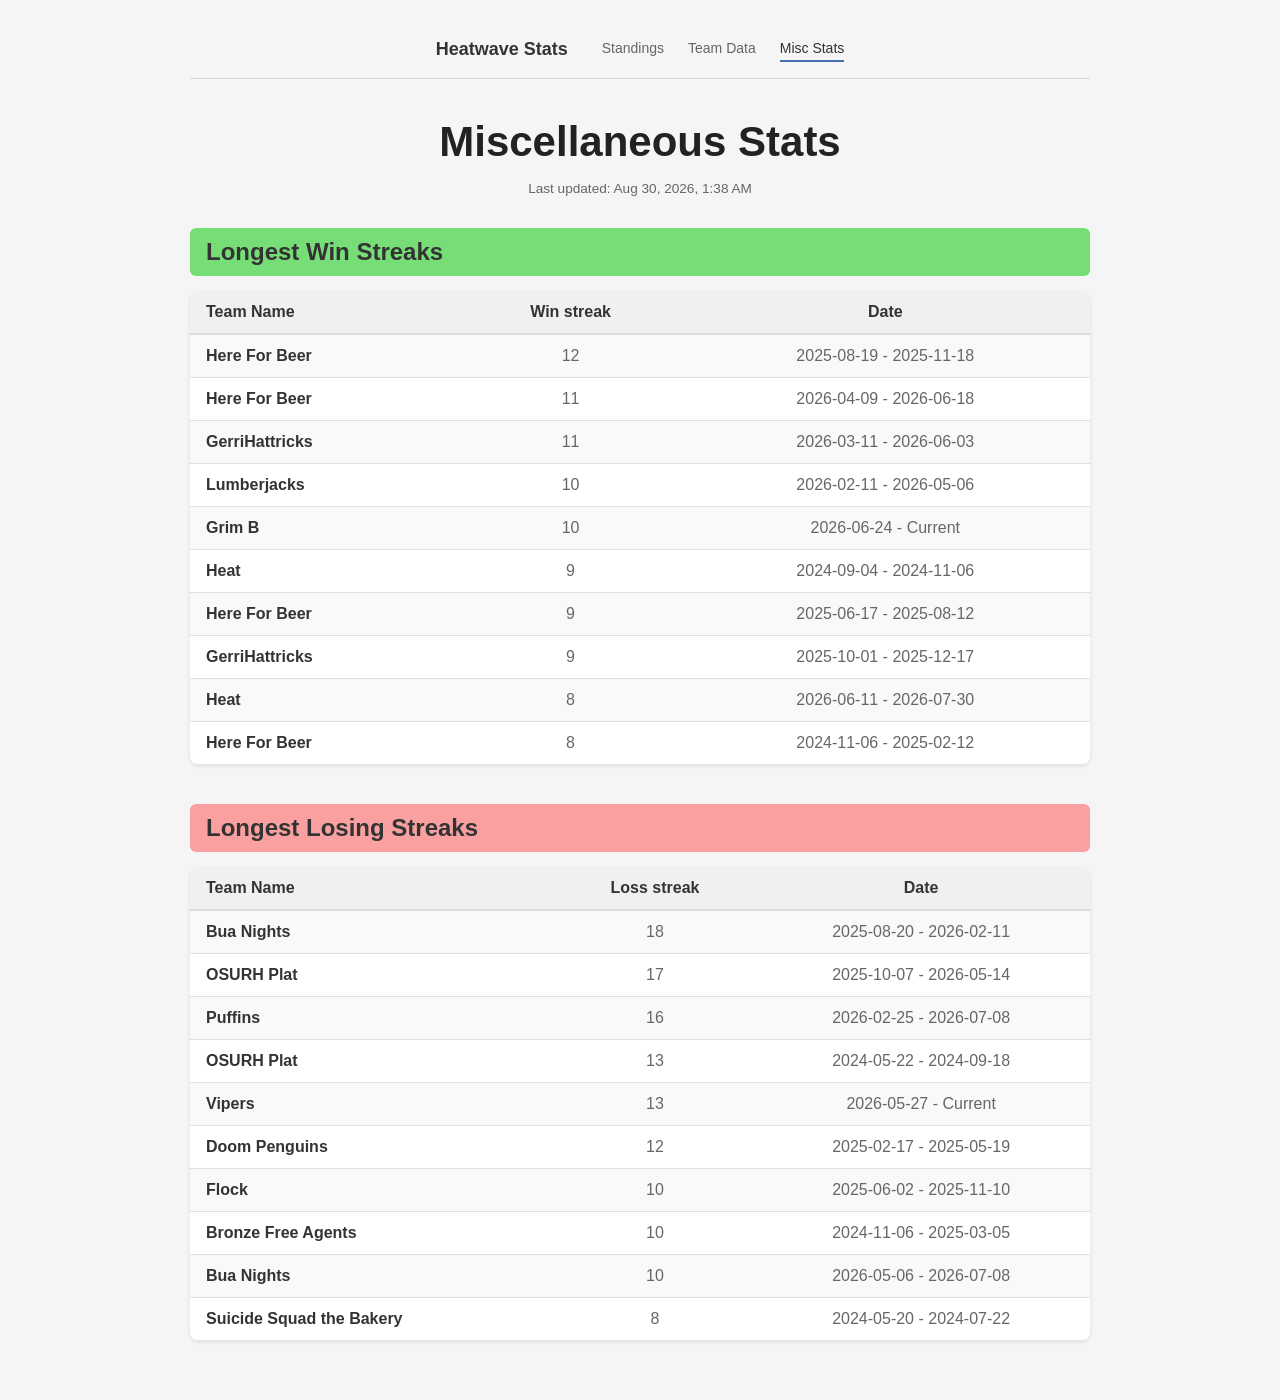
==== misc.html @ 482c44b7 "Win + Loss Streaks" ====
<!DOCTYPE html>
<html lang="en">
<head>
    <meta charset="UTF-8">
    <meta name="viewport" content="width=device-width, initial-scale=1.0">
    <title>Heatwave Stats | Standings</title>
    <link rel="stylesheet" href="style.css">
    <link rel="icon" type="image/x-icon" href="heatwaveStats.png">
    <script src="script.js" defer></script>
</head>
<body onload="initMisc();">
    <nav class="navbar" aria-label="Main navigation">
        <a class="nav-brand" href="index.html">Heatwave Stats</a>
        <div class="nav-links">
            <a href="standings.html">Standings</a>
            <a href="teamData.html">Team Data</a>
            <a class="active" href="misc.html">Misc Stats</a>
        </div>
    </nav>

    <main>
        <header class="page-heading">
            <h1>Miscellaneous Stats</h1>
            <br>
            <p id="lastUpdated" class="last-updated" aria-live="polite">Loading last update...</p>
        </header>

        <div class="tier-section">
            <h2 class="tier-header" style="background-color: #77dd77; color: #333;">Longest Win Streaks</h2>
            <table>
                <thead>
                    <tr>
                        <th>Team Name</th>
                        <th>Win streak</th>
                        <th>Date</th>
                    </tr>
                </thead>
                <tbody id="winStreaks"></tbody>
            </table>
        </div>
        <div class="tier-section">
            <h2 class="tier-header" style="background-color: #FAA0A0; color: #333;">Longest Losing Streaks</h2>
            <table>
                <thead>
                    <tr>
                        <th>Team Name</th>
                        <th>Loss streak</th>
                        <th>Date</th>
                    </tr>
                </thead>
                <tbody id="lossStreaks"></tbody>
            </table>
        </div>
    </main>
</body>
</html>
---- style.css ----
body {
    font-family: Arial, sans-serif;
    max-width: 900px;
    margin: 0 auto;
    padding: 20px;
    background-color: #f5f5f5;
}

.navbar {
    display: flex;
    align-items: center;
    justify-content: center;
    gap: 34px;
    max-width: 1100px;
    margin: 0 auto 42px;
    padding: 16px 0;
    border-bottom: 1px solid #d8d8d8;
}

.nav-brand,
.nav-links a {
    color: #333;
    text-decoration: none;
}

.nav-brand {
    font-size: 18px;
    font-weight: 700;
}

.nav-links {
    display: flex;
    justify-content: center;
    gap: 24px;
}

.nav-links a {
    padding: 4px 0;
    border-bottom: 2px solid transparent;
    color: #666;
    font-size: 14px;
}

.nav-links a:hover,
.nav-links a.active {
    border-bottom-color: #466eb4;
    color: #333;
}

.home-page {
    min-height: 100vh;
    background: linear-gradient(145deg, #f5f5f5 0%, #e7edf5 100%);
}

.home-content {
    max-width: 1100px;
    margin: 0 auto;
    text-align: center;
}

.home-hero {
    max-width: 680px;
    margin: 0 auto;
    padding: 34px 0 72px;
}

.home-logo {
    display: block;
    width: min(100%, 560px);
    height: auto;
    margin: 0 auto 34px;
    border-radius: 8px;
}

.home-hero h1,
.page-heading h1 {
    margin: 0;
    color: #222;
    font-size: 48px;
    line-height: 1;
    text-align: center;
}

.home-actions {
    display: flex;
    justify-content: center;
    flex-wrap: wrap;
    gap: 12px;
}

.home-button {
    display: inline-block;
    padding: 12px 18px;
    border: 1px solid #466eb4;
    border-radius: 5px;
    color: #466eb4;
    text-decoration: none;
    font-weight: 700;
}

.home-button:hover {
    background-color: #466eb4;
    color: white;
}

.page-heading {
    margin-bottom: 32px;
    text-align: center;
}

.page-heading h1 {
    font-size: 42px;
}

.last-updated {
    margin: 0 0 18px;
    color: #666;
    font-size: 0.85rem;
    text-align: center;
}

h1 {
    text-align: center;
}

#selectedTeam,
#opponentTeam {
    max-width: 100%;
    margin-left: 6px;
    padding: 2px 22px 2px 2px;
    border: 0;
    border-bottom: 1px dashed #999;
    border-radius: 0;
    background-color: transparent;
    color: inherit;
    font: inherit;
    font-size: 0.8em;
    vertical-align: middle;
    cursor: pointer;
}

#selectedTeam:hover,
#opponentTeam:hover {
    border-bottom-color: #466eb4;
}

#selectedTeam:focus,
#opponentTeam:focus {
    outline: 2px solid rgba(70, 110, 180, 0.3);
    outline-offset: 2px;
    border-bottom-color: #466eb4;
}

.image-container {
    width: 100%;
    height: 300px;
    margin-bottom: 30px;
    border-radius: 8px;
    display: flex;
    align-items: center;
    justify-content: center;
    font-size: 18px;
}

.image-container img {
    width: 100%;
    height: 100%;
    object-fit: cover;
    border-radius: 8px;
}

.container {
    display: grid;
    grid-template-columns: repeat(2, 1fr);
    gap: 20px;
}

.block {
    padding: 30px;
    background: #eee;
    border-radius: 10px;
}

/* Center the last block if it's alone on its row */
.block:last-child:nth-child(odd) {
    grid-column: 1 / -1;
    justify-self: center;
    width: calc(50% - 10px);
}

h2{
    font-size: 20px;
}
.tier-section {
    margin-bottom: 40px;
}

.tier-header {
    margin-top: 30px;
    margin-bottom: 15px;
    padding: 10px 16px;
    border-radius: 6px;
    color: white;
    font-size: 24px;
    font-weight: bold;
}

table {
    width: 100%;
    border-collapse: collapse;
    background-color: white;
    box-shadow: 0 2px 4px rgba(0, 0, 0, 0.1);
    border-radius: 8px;
    overflow: hidden;
}

/* Show about ten history rows at a time without limiting the data loaded by JavaScript. */
.block table {
    display: block;
}

.block h2[hidden],
.block table[hidden] {
    display: none !important;
}

.block table thead,
.block table tbody tr {
    display: table;
    width: 100%;
    table-layout: fixed;
}

.block table tbody {
    display: block;
    max-height: 250px;
    overflow-y: auto;
}

.block table th,
.block table td {
    width: 50%;
}

#teamResults table th:first-child,
#teamResults table td:first-child {
    width: 80%;
}

#teamResults table th:last-child,
#teamResults table td:last-child {
    width: 20%;
}

#teamResults table thead {
    width: calc(100% - 15px);
}

#teamResults table {
    background-color: #f0f0f0;
}

.block table thead {
    position: sticky;
    top: 0;
    z-index: 1;
}

thead {
    background-color: #f0f0f0;
}

th {
    padding: 12px 16px;
    text-align: left;
    font-weight: 600;
    color: #333;
    border-bottom: 2px solid #ddd;
}

tbody tr:nth-child(odd) {
    background-color: #f9f9f9;
}

tbody tr:nth-child(even) {
    background-color: #ffffff;
}

tbody tr:hover {
    background-color: #f0f0f0;
}

td {
    padding: 12px 16px;
    text-align: left;
    border-bottom: 1px solid #e0e0e0;
}

tbody tr:last-child td {
    border-bottom: none;
}

.season-header {
    background-color: #dfe8f7;
    font-weight: 700;
    color: #1d3557;
    text-align: center;
    letter-spacing: 0.04em;
    text-transform: uppercase;
}

.season-header:hover {
    background-color: #dfe8f7;
}

td:nth-child(1) {
    font-weight: 600;
    color: #333;
}

td:nth-child(n+2) {
    text-align: center;
    color: #666;
}

th:nth-child(n+2) {
    text-align: center;
}

@media screen and (max-width: 900px) {
    h2{
        font-size: 15px;
    }
    .block p{
        font-size: 12px;
    }
    td{
        font-size: 12px;
    }
}

@media screen and (max-width: 800px) {
    .block p{
        font-size: 12px;
    }
    td{
        font-size: 10px;
    }
}

@media screen and (max-width: 700px) {
    .container{
        display: block;
    }
    .block{
        margin: 20px;
    }
}


@media screen and (max-width: 600px) {
    h1{
        font-size: 20px;
    }
    table{
        font-size: 12px;
    }
}

@media screen and (max-width: 400px) {
    h1{
        font-size: 16px;
    }
    h2{
        font-size: 12px;
    }
}
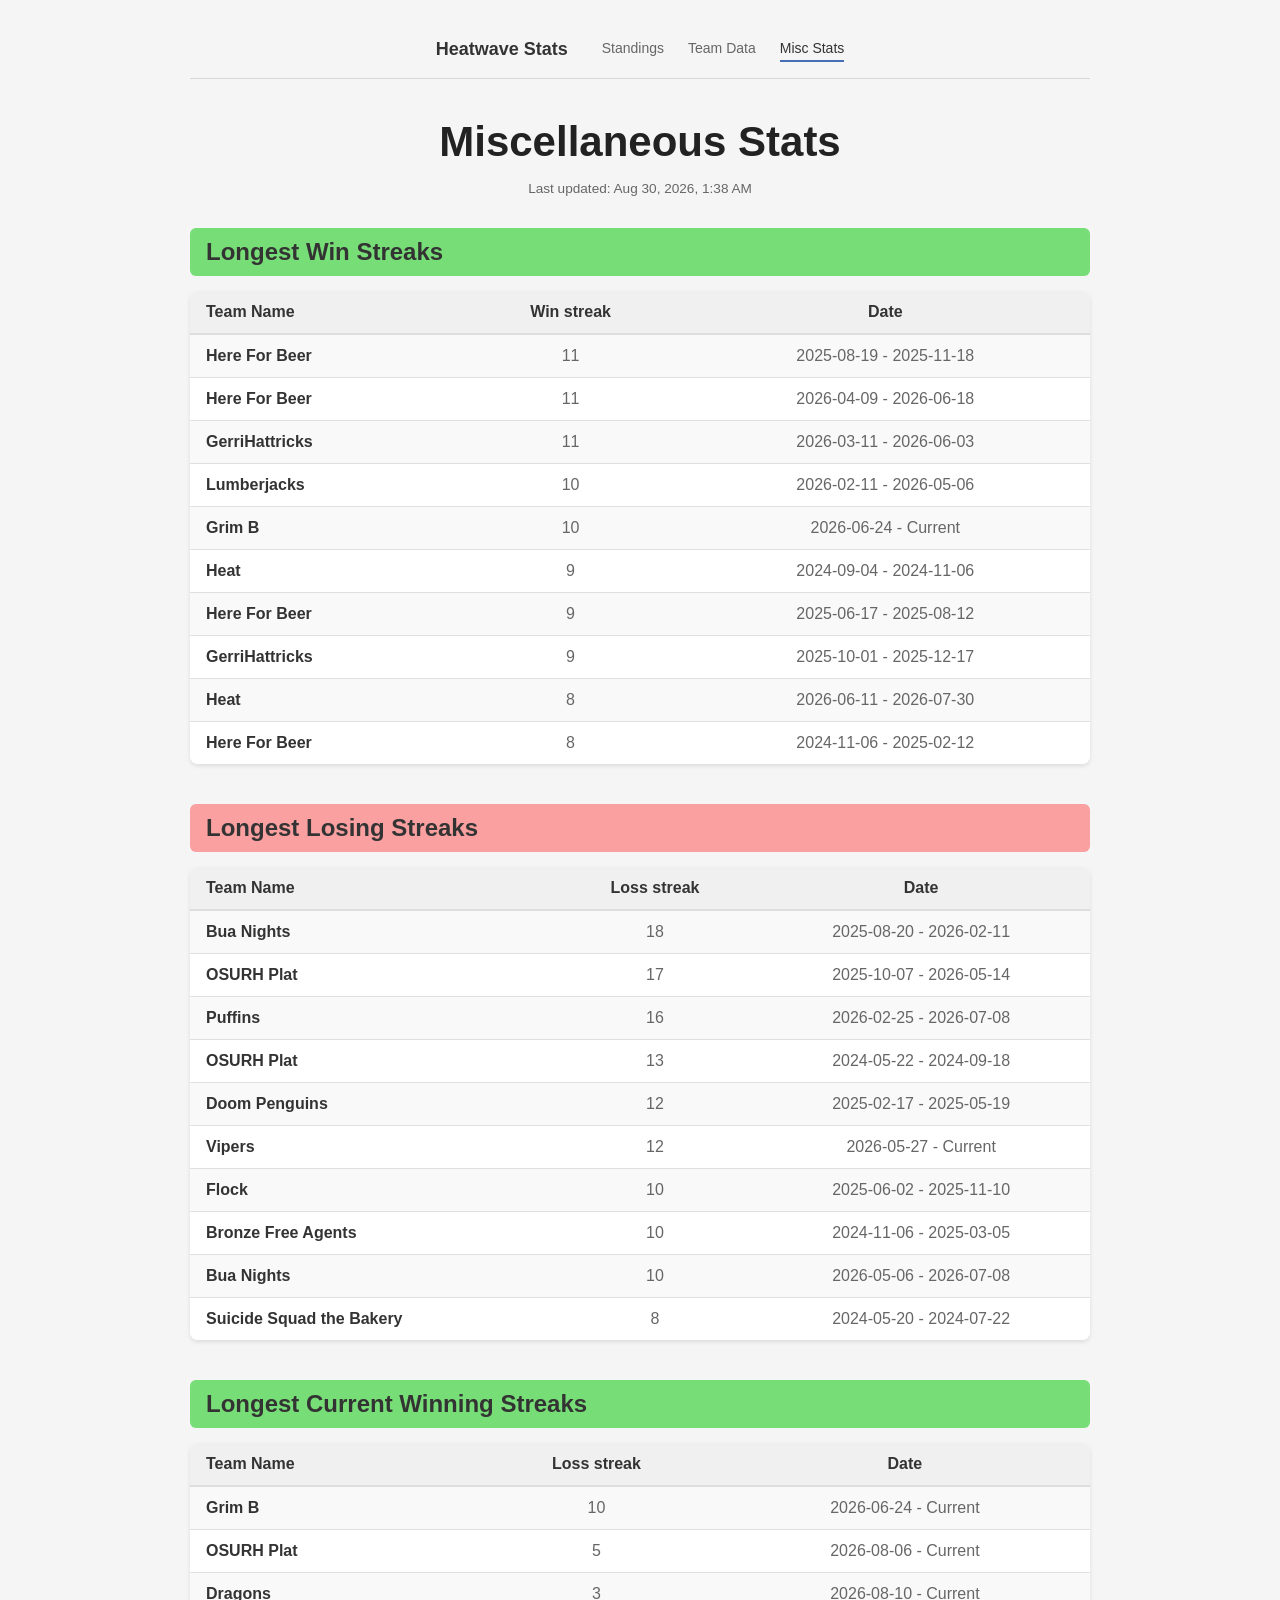
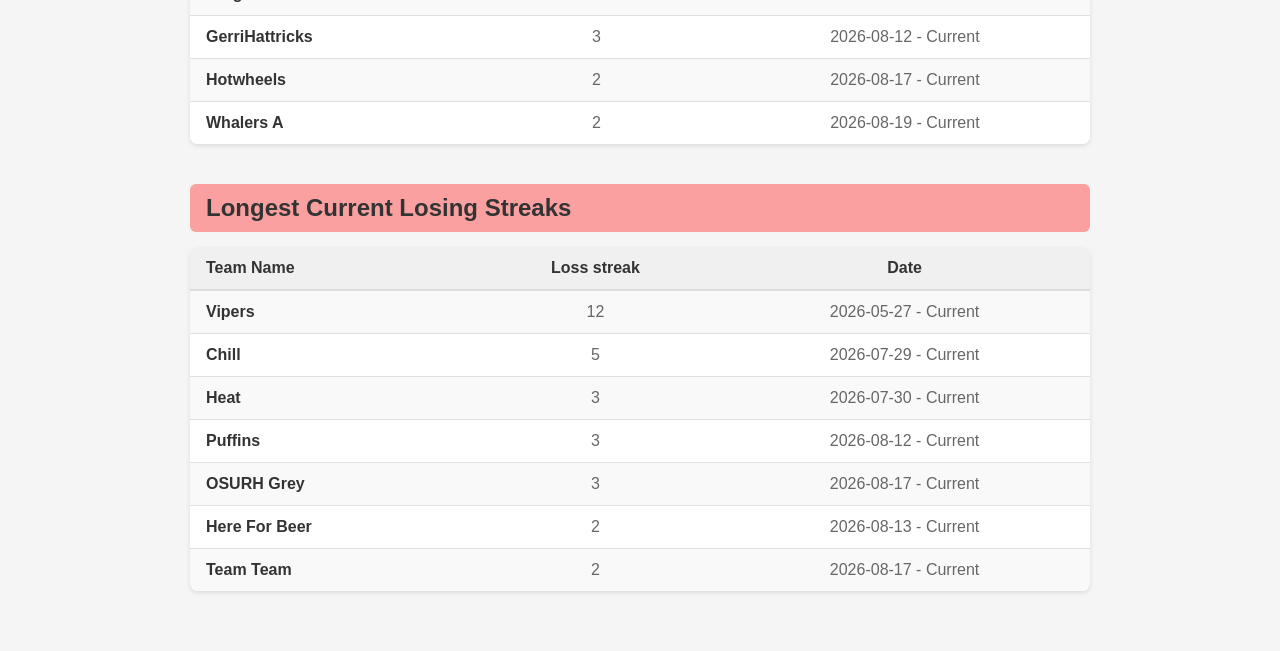
==== commit 5dd3443d: "Current Win/Loss Streaks" ====
--- a/misc.html
+++ b/misc.html
@@ -51,6 +51,32 @@
                 <tbody id="lossStreaks"></tbody>
             </table>
         </div>
+        <div class="tier-section">
+            <h2 class="tier-header" style="background-color: #77dd77; color: #333;">Longest Current Winning Streaks</h2>
+            <table>
+                <thead>
+                    <tr>
+                        <th>Team Name</th>
+                        <th>Loss streak</th>
+                        <th>Date</th>
+                    </tr>
+                </thead>
+                <tbody id="curWinStreaks"></tbody>
+            </table>
+        </div>
+        <div class="tier-section">
+            <h2 class="tier-header" style="background-color: #FAA0A0; color: #333;">Longest Current Losing Streaks</h2>
+            <table>
+                <thead>
+                    <tr>
+                        <th>Team Name</th>
+                        <th>Loss streak</th>
+                        <th>Date</th>
+                    </tr>
+                </thead>
+                <tbody id="curLossStreaks"></tbody>
+            </table>
+        </div>
     </main>
 </body>
 </html>
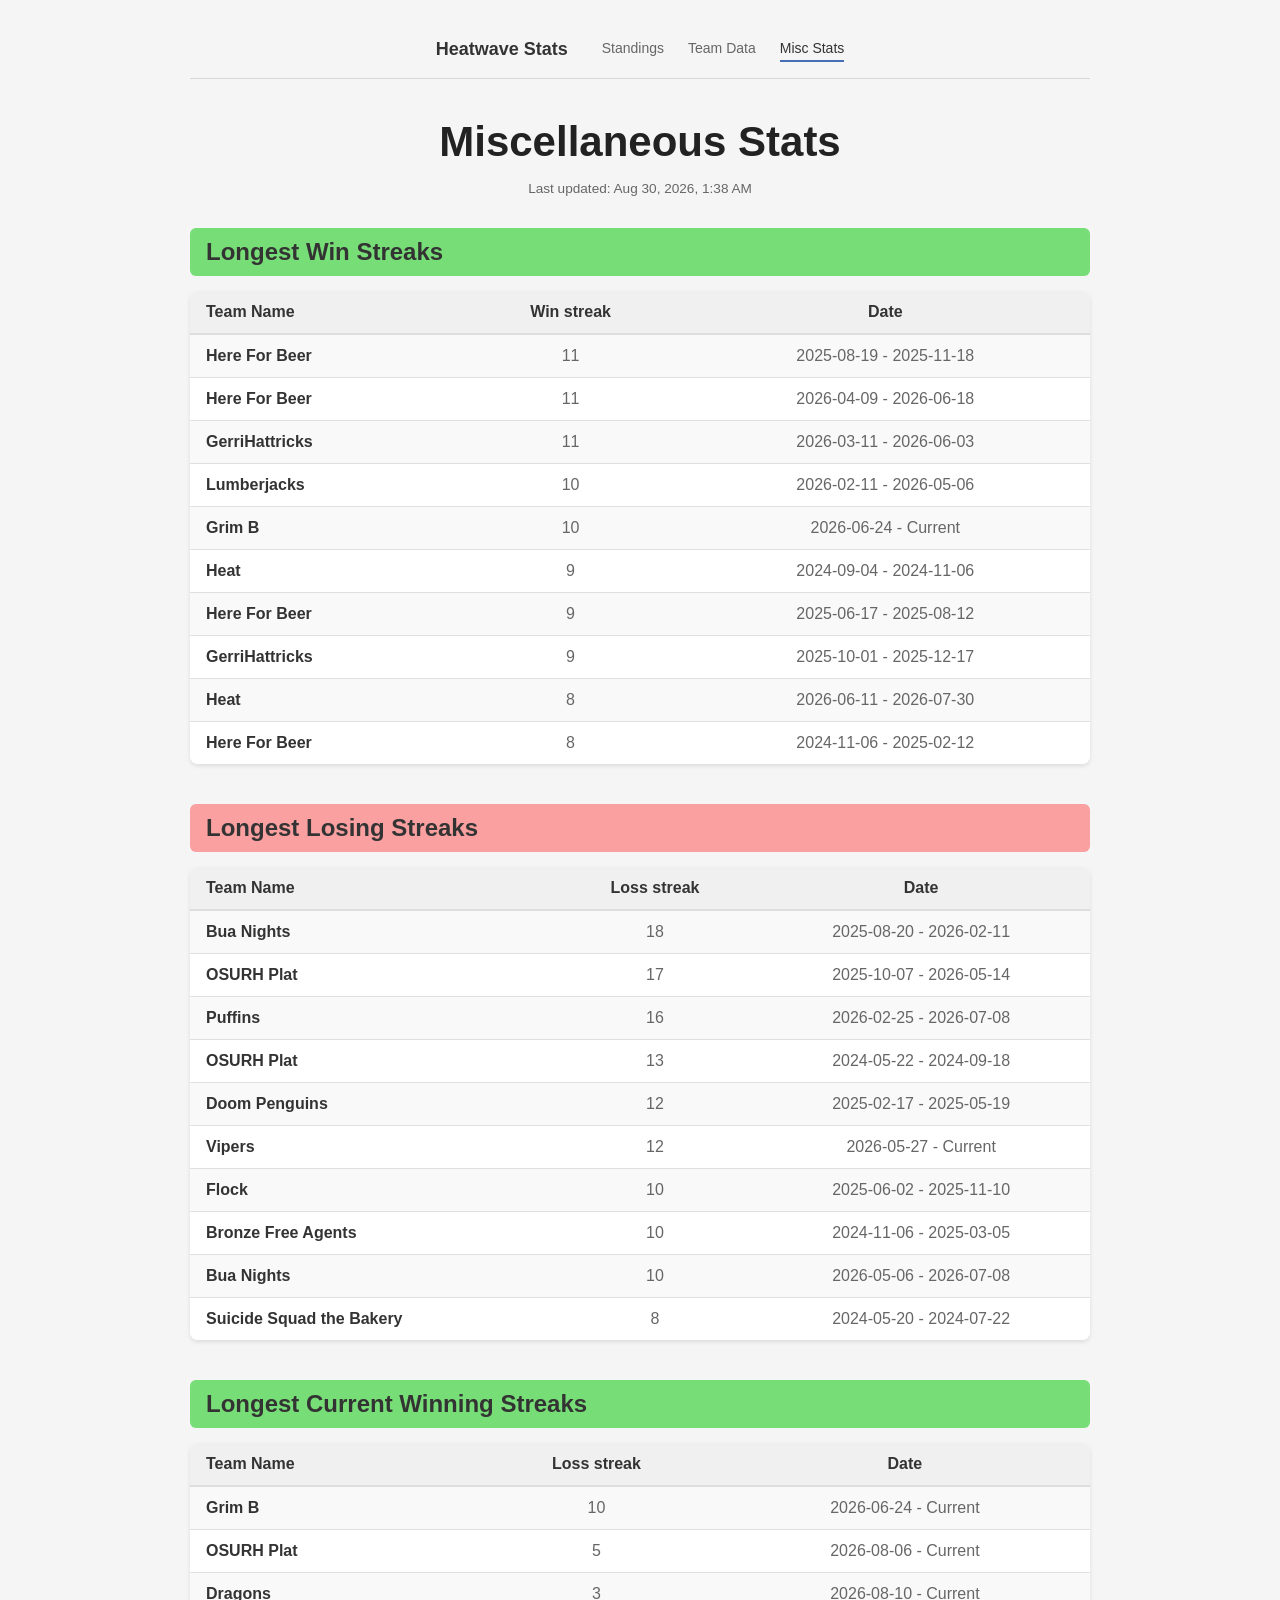
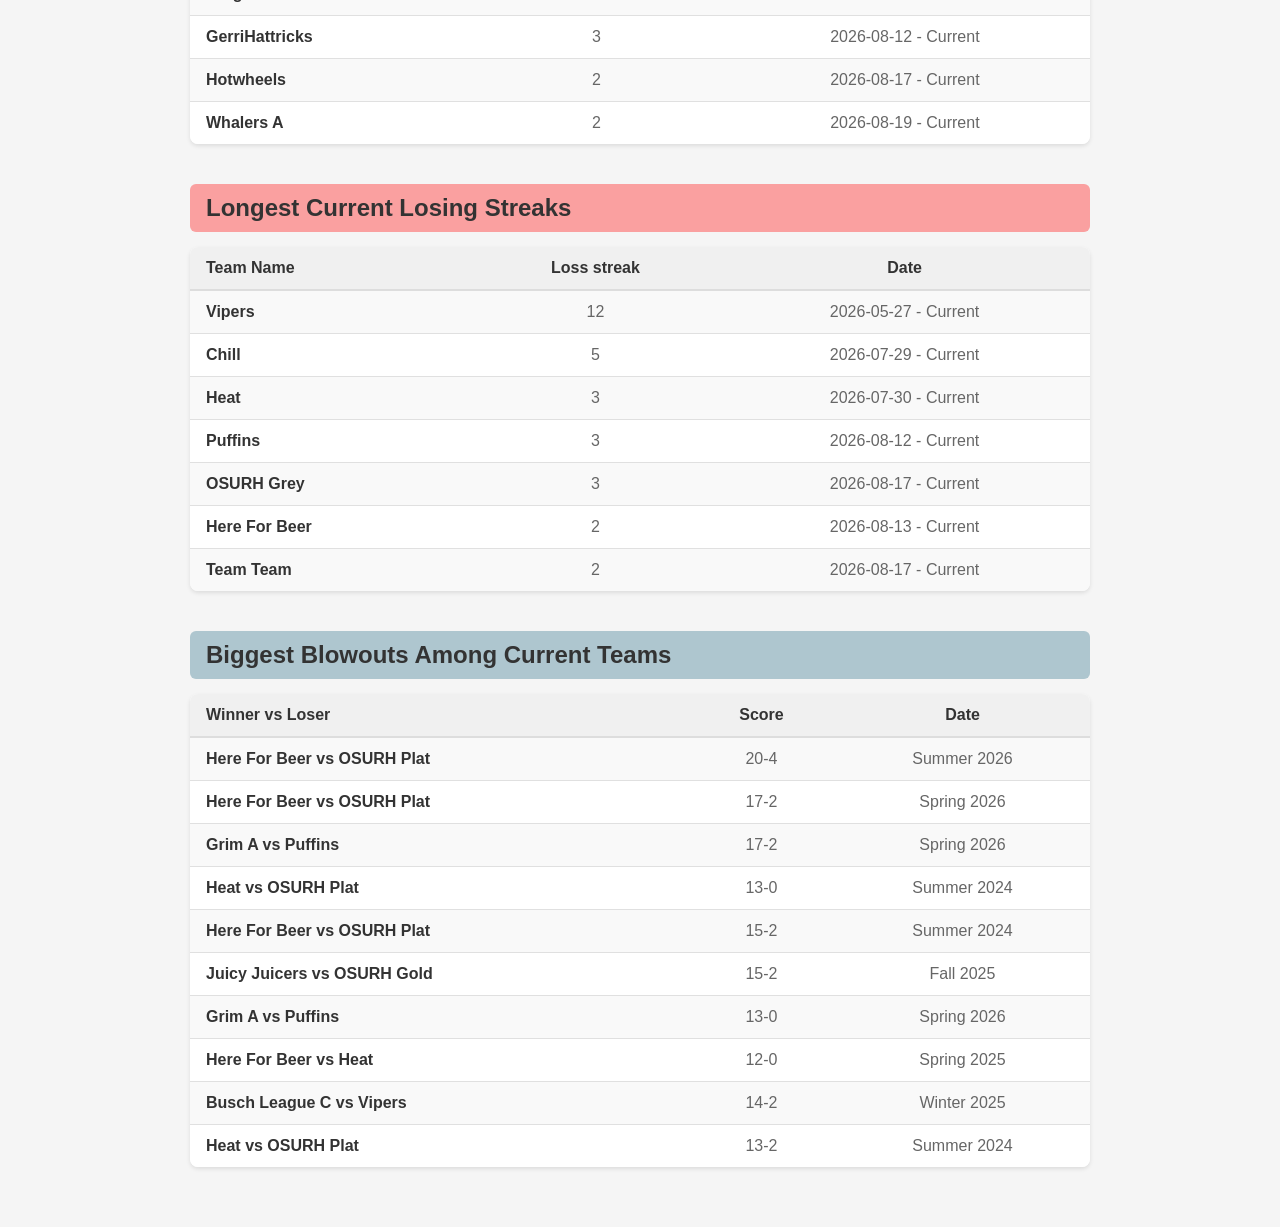
==== commit 83a631bc: "Add biggest blowouts" ====
--- a/misc.html
+++ b/misc.html
@@ -77,6 +77,19 @@
                 <tbody id="curLossStreaks"></tbody>
             </table>
         </div>
+        <div class="tier-section">
+            <h2 class="tier-header" style="background-color: #AEC6CF; color: #333;">Biggest Blowouts Among Current Teams</h2>
+            <table>
+                <thead>
+                    <tr>
+                        <th>Winner vs Loser</th>
+                        <th>Score</th>
+                        <th>Date</th>
+                    </tr>
+                </thead>
+                <tbody id="biggestBlowouts"></tbody>
+            </table>
+        </div>
     </main>
 </body>
 </html>
